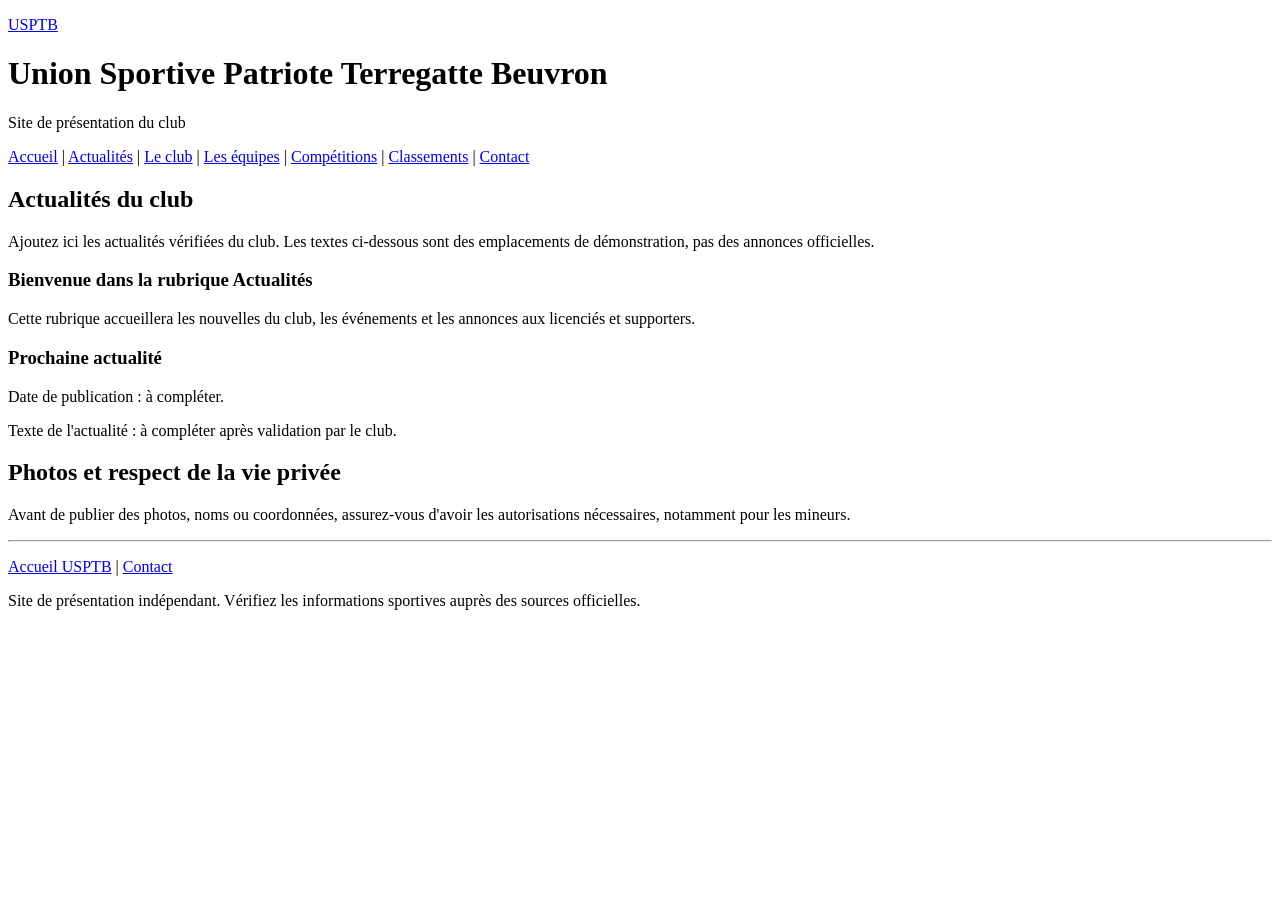
==== actualites.html @ 2f8c3ec4 "Add files via upload" ====
<!DOCTYPE html>
<html lang="fr">
<head>
  <meta charset="UTF-8">
  <meta name="viewport" content="width=device-width, initial-scale=1">
  <title>Actualités | USPTB</title>
  <meta name="description" content="Actualités et annonces de l'USPTB.">
</head>
<body>
  <header>
    <p><a href="index.html">USPTB</a></p>
    <h1>Union Sportive Patriote Terregatte Beuvron</h1>
    <p>Site de présentation du club</p>
  </header>
  <nav aria-label="Navigation principale">
    <a href="index.html">Accueil</a> |
    <a href="actualites.html">Actualités</a> |
    <a href="club.html">Le club</a> |
    <a href="equipes.html">Les équipes</a> |
    <a href="competitions.html">Compétitions</a> |
    <a href="classements.html">Classements</a> |
    <a href="contact.html">Contact</a>
  </nav>
  <main>

    <h2>Actualités du club</h2>
    <p>Ajoutez ici les actualités vérifiées du club. Les textes ci-dessous sont des emplacements de démonstration, pas des annonces officielles.</p>
    <article>
      <h3>Bienvenue dans la rubrique Actualités</h3>
      <p>Cette rubrique accueillera les nouvelles du club, les événements et les annonces aux licenciés et supporters.</p>
    </article>
    <article>
      <h3>Prochaine actualité</h3>
      <p>Date de publication : à compléter.</p>
      <p>Texte de l'actualité : à compléter après validation par le club.</p>
    </article>
    <section>
      <h2>Photos et respect de la vie privée</h2>
      <p>Avant de publier des photos, noms ou coordonnées, assurez-vous d'avoir les autorisations nécessaires, notamment pour les mineurs.</p>
    </section>
  </main>
  <footer>
    <hr>
    <p><a href="index.html">Accueil USPTB</a> | <a href="contact.html">Contact</a></p>
    <p>Site de présentation indépendant. Vérifiez les informations sportives auprès des sources officielles.</p>
  </footer>
</body>
</html>
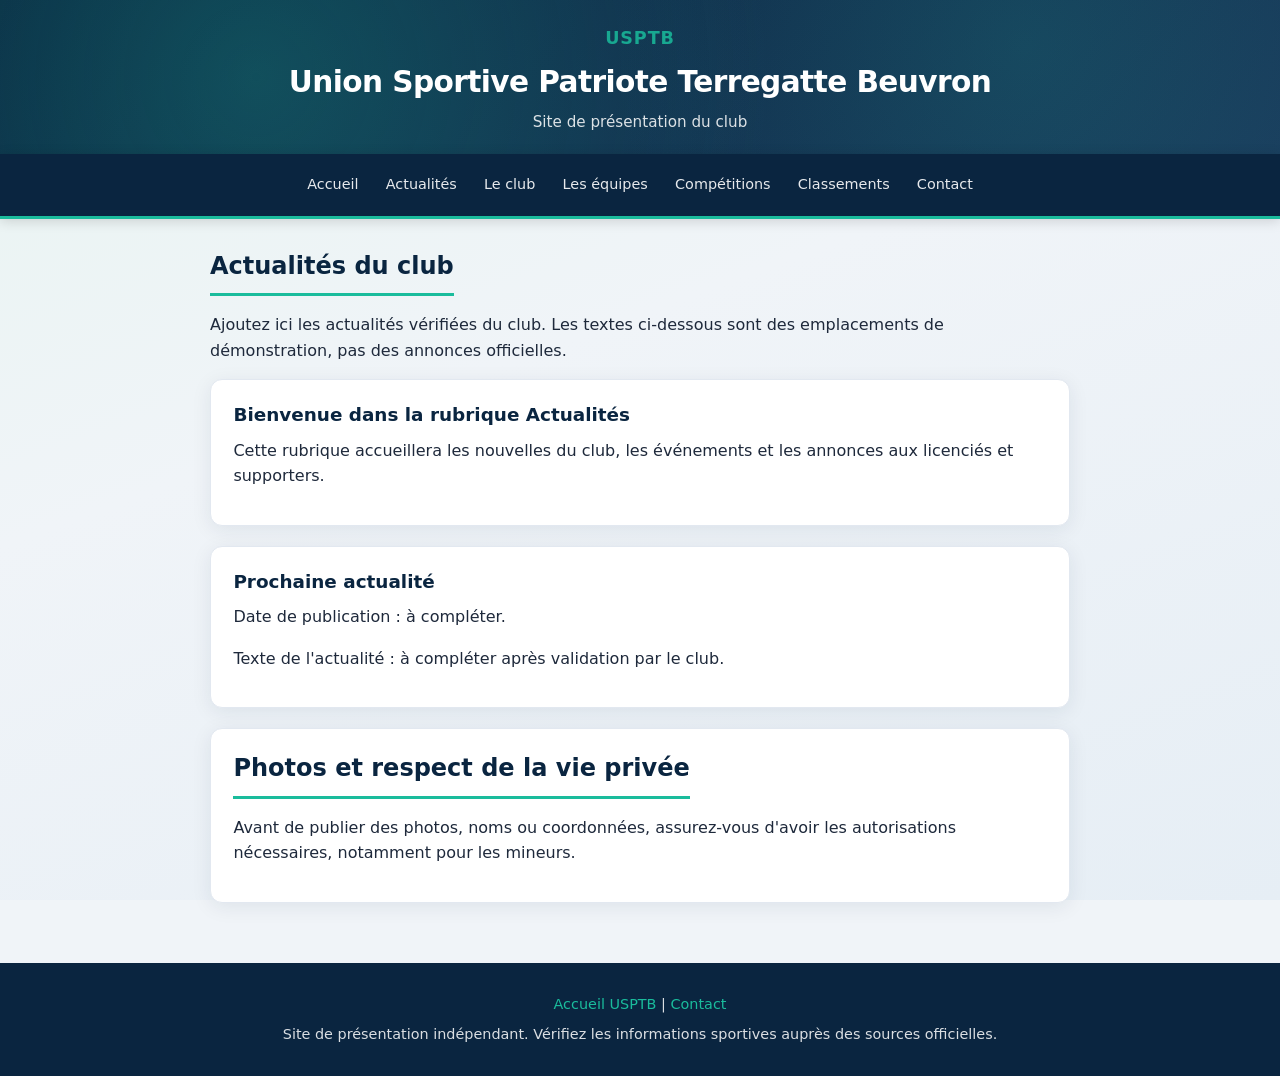
==== commit 894a0f60: "Add files via upload" ====
--- a/actualites.html
+++ b/actualites.html
@@ -5,6 +5,7 @@
   <meta name="viewport" content="width=device-width, initial-scale=1">
   <title>Actualités | USPTB</title>
   <meta name="description" content="Actualités et annonces de l'USPTB.">
+  <link rel="stylesheet" href="styles.css">
 </head>
 <body>
   <header>
@@ -13,16 +14,15 @@
     <p>Site de présentation du club</p>
   </header>
   <nav aria-label="Navigation principale">
-    <a href="index.html">Accueil</a> |
-    <a href="actualites.html">Actualités</a> |
-    <a href="club.html">Le club</a> |
-    <a href="equipes.html">Les équipes</a> |
-    <a href="competitions.html">Compétitions</a> |
-    <a href="classements.html">Classements</a> |
+    <a href="index.html">Accueil</a>
+    <a href="actualites.html">Actualités</a>
+    <a href="club.html">Le club</a>
+    <a href="equipes.html">Les équipes</a>
+    <a href="competitions.html">Compétitions</a>
+    <a href="classements.html">Classements</a>
     <a href="contact.html">Contact</a>
   </nav>
   <main>
-
     <h2>Actualités du club</h2>
     <p>Ajoutez ici les actualités vérifiées du club. Les textes ci-dessous sont des emplacements de démonstration, pas des annonces officielles.</p>
     <article>
@@ -40,7 +40,6 @@
     </section>
   </main>
   <footer>
-    <hr>
     <p><a href="index.html">Accueil USPTB</a> | <a href="contact.html">Contact</a></p>
     <p>Site de présentation indépendant. Vérifiez les informations sportives auprès des sources officielles.</p>
   </footer>
--- a/styles.css
+++ b/styles.css
@@ -0,0 +1,359 @@
+/* USPTB - Styles du site de présentation
+   Couleurs inspirées du logo : turquoise (#1abc9c / #16a085) et bleu marine (#0a2540) */
+
+:root {
+  --primary: #0a2540;       /* Bleu marine foncé */
+  --primary-light: #1a3a5c;
+  --accent: #1abc9c;        /* Turquoise du logo */
+  --accent-dark: #16a085;
+  --accent-soft: #e8f8f5;
+  --bg: #f0f4f8;
+  --bg-card: #ffffff;
+  --text: #1e293b;
+  --text-muted: #64748b;
+  --border: #e2e8f0;
+  --shadow: 0 4px 20px rgba(10, 37, 64, 0.08);
+  --radius: 12px;
+  --font: "Segoe UI", system-ui, -apple-system, BlinkMacSystemFont, "Helvetica Neue", Arial, sans-serif;
+}
+
+*,
+*::before,
+*::after {
+  box-sizing: border-box;
+}
+
+html {
+  scroll-behavior: smooth;
+}
+
+body {
+  margin: 0;
+  font-family: var(--font);
+  font-size: 1rem;
+  line-height: 1.6;
+  color: var(--text);
+  background-color: var(--bg);
+  /* Fond dégradé subtil + motif discret type pelouse */
+  background-image:
+    linear-gradient(160deg, #e8f4f1 0%, #f0f4f8 40%, #e6eef5 100%),
+    repeating-linear-gradient(
+      90deg,
+      transparent,
+      transparent 40px,
+      rgba(26, 188, 156, 0.03) 40px,
+      rgba(26, 188, 156, 0.03) 41px
+    );
+  background-attachment: fixed;
+  min-height: 100vh;
+  display: flex;
+  flex-direction: column;
+}
+
+/* ===== HEADER ===== */
+header {
+  background: linear-gradient(135deg, var(--primary) 0%, var(--primary-light) 100%);
+  color: #fff;
+  padding: 1.5rem 1.25rem 1.25rem;
+  text-align: center;
+  position: relative;
+  overflow: hidden;
+}
+
+header::before {
+  content: "";
+  position: absolute;
+  inset: 0;
+  background: radial-gradient(circle at 20% 50%, rgba(26, 188, 156, 0.25) 0%, transparent 50%),
+              radial-gradient(circle at 80% 30%, rgba(26, 188, 156, 0.15) 0%, transparent 40%);
+  pointer-events: none;
+}
+
+header a {
+  color: var(--accent);
+  text-decoration: none;
+  font-weight: 700;
+  font-size: 1.1rem;
+  letter-spacing: 0.05em;
+  position: relative;
+  z-index: 1;
+}
+
+header a:hover {
+  color: #fff;
+}
+
+header h1 {
+  margin: 0.4rem 0 0.25rem;
+  font-size: clamp(1.35rem, 4vw, 1.85rem);
+  font-weight: 700;
+  letter-spacing: -0.02em;
+  position: relative;
+  z-index: 1;
+}
+
+header p {
+  margin: 0;
+  font-size: 0.95rem;
+  opacity: 0.85;
+  position: relative;
+  z-index: 1;
+}
+
+/* ===== NAVIGATION ===== */
+nav {
+  background: var(--primary);
+  padding: 0.6rem 1rem;
+  text-align: center;
+  border-bottom: 3px solid var(--accent);
+  position: sticky;
+  top: 0;
+  z-index: 100;
+  box-shadow: 0 2px 12px rgba(0, 0, 0, 0.15);
+}
+
+nav a {
+  display: inline-block;
+  color: rgba(255, 255, 255, 0.9);
+  text-decoration: none;
+  padding: 0.45rem 0.75rem;
+  margin: 0.15rem 0.1rem;
+  font-size: 0.9rem;
+  font-weight: 500;
+  border-radius: 6px;
+  transition: background 0.2s, color 0.2s;
+}
+
+nav a:hover,
+nav a:focus {
+  background: var(--accent);
+  color: var(--primary);
+  outline: none;
+}
+
+/* Séparateurs | dans la nav d'origine → on les masque via CSS si présents */
+nav {
+  font-size: 0; /* cache les | texte */
+}
+nav a {
+  font-size: 0.9rem;
+}
+
+/* ===== MAIN ===== */
+main {
+  flex: 1;
+  max-width: 900px;
+  width: 100%;
+  margin: 0 auto;
+  padding: 1.75rem 1.25rem 2.5rem;
+}
+
+main h2 {
+  color: var(--primary);
+  font-size: 1.5rem;
+  margin: 0 0 1rem;
+  padding-bottom: 0.5rem;
+  border-bottom: 3px solid var(--accent);
+  display: inline-block;
+}
+
+main h3 {
+  color: var(--primary);
+  font-size: 1.15rem;
+  margin: 1.25rem 0 0.5rem;
+}
+
+main p {
+  margin: 0 0 1rem;
+}
+
+main a {
+  color: var(--accent-dark);
+  font-weight: 500;
+  text-decoration: none;
+  border-bottom: 1px solid transparent;
+  transition: border-color 0.2s, color 0.2s;
+}
+
+main a:hover {
+  color: var(--primary);
+  border-bottom-color: var(--accent);
+}
+
+/* Cartes / articles */
+article,
+section {
+  background: var(--bg-card);
+  border-radius: var(--radius);
+  padding: 1.25rem 1.4rem;
+  margin-bottom: 1.25rem;
+  box-shadow: var(--shadow);
+  border: 1px solid var(--border);
+}
+
+article h3 {
+  margin-top: 0;
+}
+
+/* Listes */
+ul {
+  padding-left: 1.3rem;
+  margin: 0.5rem 0 1rem;
+}
+
+ul li {
+  margin-bottom: 0.35rem;
+}
+
+/* Tableaux */
+table {
+  width: 100%;
+  border-collapse: collapse;
+  margin: 0.75rem 0 1rem;
+  font-size: 0.95rem;
+  background: #fff;
+  border-radius: 8px;
+  overflow: hidden;
+  box-shadow: 0 1px 4px rgba(0, 0, 0, 0.06);
+}
+
+caption {
+  font-weight: 600;
+  color: var(--primary);
+  text-align: left;
+  padding: 0.5rem 0;
+  caption-side: top;
+}
+
+th,
+td {
+  padding: 0.65rem 0.75rem;
+  text-align: left;
+  border-bottom: 1px solid var(--border);
+}
+
+th {
+  background: var(--primary);
+  color: #fff;
+  font-weight: 600;
+  font-size: 0.85rem;
+  text-transform: uppercase;
+  letter-spacing: 0.03em;
+}
+
+tr:last-child td {
+  border-bottom: none;
+}
+
+tr:nth-child(even) td {
+  background: var(--accent-soft);
+}
+
+/* Formulaire contact */
+form {
+  background: var(--bg-card);
+  padding: 1.25rem;
+  border-radius: var(--radius);
+  border: 1px solid var(--border);
+}
+
+form label {
+  font-weight: 600;
+  color: var(--primary);
+  font-size: 0.9rem;
+}
+
+form input,
+form textarea {
+  width: 100%;
+  max-width: 100%;
+  padding: 0.6rem 0.75rem;
+  margin-top: 0.25rem;
+  border: 1px solid var(--border);
+  border-radius: 8px;
+  font-family: inherit;
+  font-size: 1rem;
+  transition: border-color 0.2s, box-shadow 0.2s;
+}
+
+form input:focus,
+form textarea:focus {
+  outline: none;
+  border-color: var(--accent);
+  box-shadow: 0 0 0 3px rgba(26, 188, 156, 0.2);
+}
+
+form button {
+  background: var(--accent);
+  color: var(--primary);
+  border: none;
+  padding: 0.7rem 1.5rem;
+  font-size: 1rem;
+  font-weight: 700;
+  border-radius: 8px;
+  cursor: pointer;
+  transition: background 0.2s, transform 0.15s;
+}
+
+form button:hover {
+  background: var(--accent-dark);
+  color: #fff;
+  transform: translateY(-1px);
+}
+
+/* ===== FOOTER ===== */
+footer {
+  background: var(--primary);
+  color: rgba(255, 255, 255, 0.85);
+  text-align: center;
+  padding: 1.5rem 1.25rem;
+  font-size: 0.9rem;
+  margin-top: auto;
+}
+
+footer hr {
+  display: none;
+}
+
+footer a {
+  color: var(--accent);
+  text-decoration: none;
+  font-weight: 500;
+}
+
+footer a:hover {
+  color: #fff;
+}
+
+footer p {
+  margin: 0.4rem 0;
+}
+
+/* ===== RESPONSIVE ===== */
+@media (max-width: 600px) {
+  nav a {
+    display: block;
+    margin: 0.2rem 0;
+  }
+
+  main {
+    padding: 1.25rem 1rem 2rem;
+  }
+
+  article,
+  section {
+    padding: 1rem;
+  }
+
+  th,
+  td {
+    padding: 0.5rem;
+    font-size: 0.85rem;
+  }
+}
+
+/* Accessibilité focus */
+:focus-visible {
+  outline: 3px solid var(--accent);
+  outline-offset: 2px;
+}
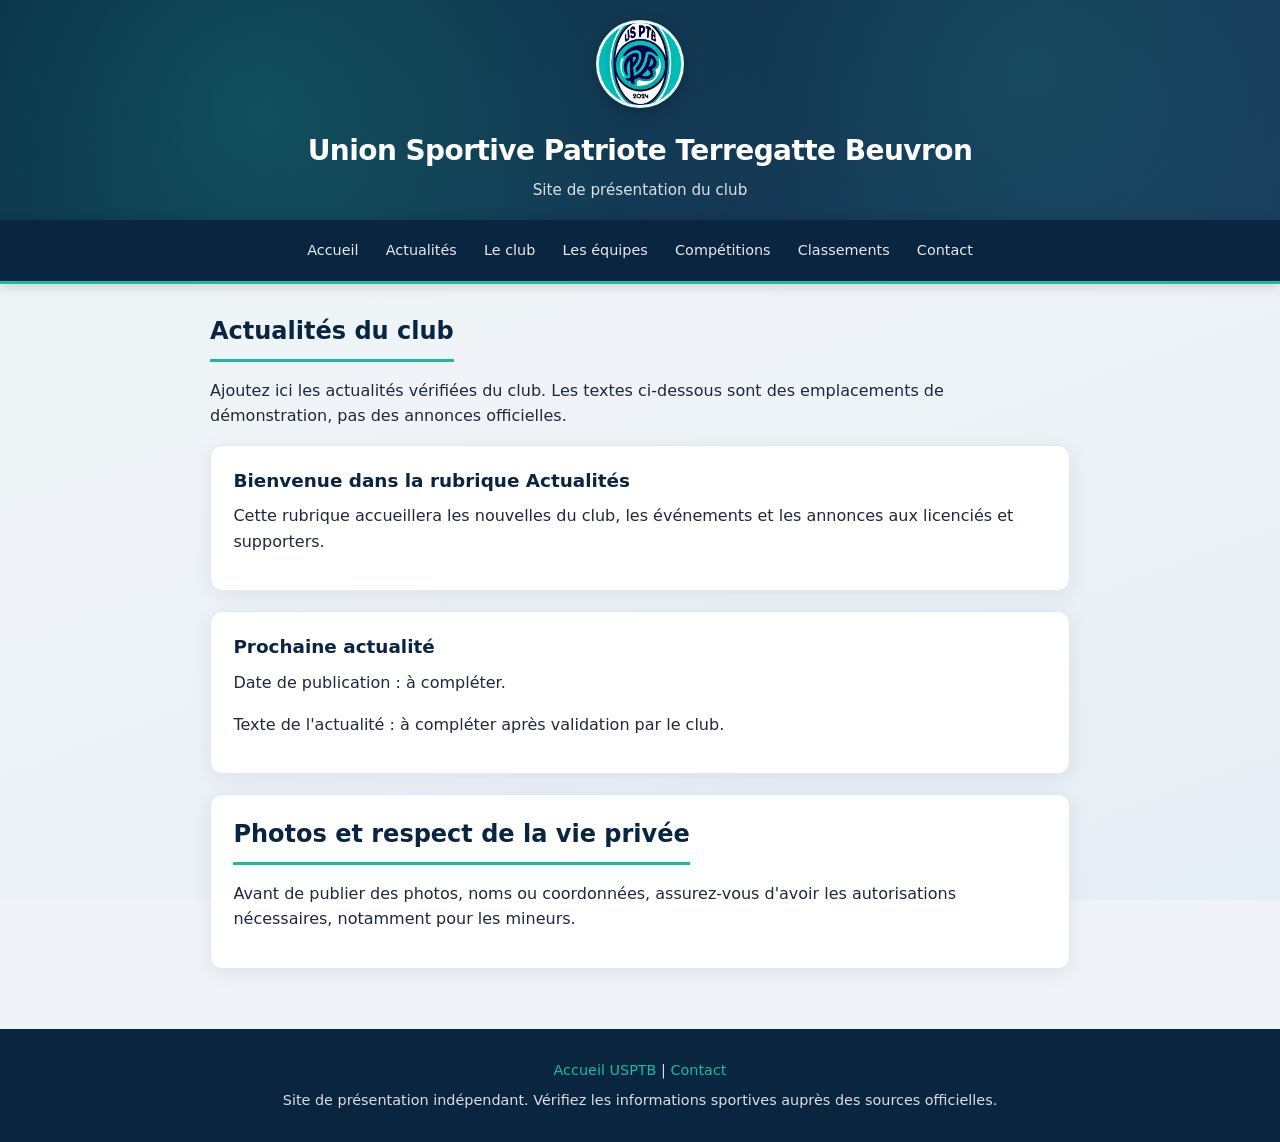
==== commit 2b634988: "Add files via upload" ====
--- a/actualites.html
+++ b/actualites.html
@@ -9,9 +9,11 @@
 </head>
 <body>
   <header>
-    <p><a href="index.html">USPTB</a></p>
+    <a href="index.html" class="logo-link" title="Accueil USPTB">
+      <img src="logo.jpg" alt="Logo USPTB" class="logo" width="88" height="88">
+    </a>
     <h1>Union Sportive Patriote Terregatte Beuvron</h1>
-    <p>Site de présentation du club</p>
+    <p class="tagline">Site de présentation du club</p>
   </header>
   <nav aria-label="Navigation principale">
     <a href="index.html">Accueil</a>
--- a/styles.css
+++ b/styles.css
@@ -34,7 +34,6 @@
   line-height: 1.6;
   color: var(--text);
   background-color: var(--bg);
-  /* Fond dégradé subtil + motif discret type pelouse */
   background-image:
     linear-gradient(160deg, #e8f4f1 0%, #f0f4f8 40%, #e6eef5 100%),
     repeating-linear-gradient(
@@ -54,7 +53,7 @@
 header {
   background: linear-gradient(135deg, var(--primary) 0%, var(--primary-light) 100%);
   color: #fff;
-  padding: 1.5rem 1.25rem 1.25rem;
+  padding: 1.25rem 1.25rem 1.1rem;
   text-align: center;
   position: relative;
   overflow: hidden;
@@ -69,30 +68,42 @@
   pointer-events: none;
 }
 
-header a {
-  color: var(--accent);
-  text-decoration: none;
-  font-weight: 700;
-  font-size: 1.1rem;
-  letter-spacing: 0.05em;
+.logo-link {
+  display: inline-block;
   position: relative;
   z-index: 1;
-}
-
-header a:hover {
-  color: #fff;
+  text-decoration: none;
+  margin-bottom: 0.35rem;
+}
+
+.logo {
+  width: 88px;
+  height: 88px;
+  border-radius: 50%;
+  object-fit: cover;
+  background: #1abc9c;
+  border: 3px solid rgba(255, 255, 255, 0.9);
+  box-shadow: 0 4px 16px rgba(0, 0, 0, 0.25);
+  display: block;
+  margin: 0 auto;
+  transition: transform 0.2s ease, box-shadow 0.2s ease;
+}
+
+.logo-link:hover .logo {
+  transform: scale(1.05);
+  box-shadow: 0 6px 20px rgba(26, 188, 156, 0.4);
 }
 
 header h1 {
-  margin: 0.4rem 0 0.25rem;
-  font-size: clamp(1.35rem, 4vw, 1.85rem);
+  margin: 0.5rem 0 0.25rem;
+  font-size: clamp(1.25rem, 4vw, 1.75rem);
   font-weight: 700;
   letter-spacing: -0.02em;
   position: relative;
   z-index: 1;
 }
 
-header p {
+header .tagline {
   margin: 0;
   font-size: 0.95rem;
   opacity: 0.85;
@@ -110,6 +121,7 @@
   top: 0;
   z-index: 100;
   box-shadow: 0 2px 12px rgba(0, 0, 0, 0.15);
+  font-size: 0;
 }
 
 nav a {
@@ -129,14 +141,6 @@
   background: var(--accent);
   color: var(--primary);
   outline: none;
-}
-
-/* Séparateurs | dans la nav d'origine → on les masque via CSS si présents */
-nav {
-  font-size: 0; /* cache les | texte */
-}
-nav a {
-  font-size: 0.9rem;
 }
 
 /* ===== MAIN ===== */
@@ -331,6 +335,11 @@
 
 /* ===== RESPONSIVE ===== */
 @media (max-width: 600px) {
+  .logo {
+    width: 72px;
+    height: 72px;
+  }
+
   nav a {
     display: block;
     margin: 0.2rem 0;
@@ -357,3 +366,8 @@
   outline: 3px solid var(--accent);
   outline-offset: 2px;
 }
+
+img {
+  max-width: 100%;
+  height: auto;
+}
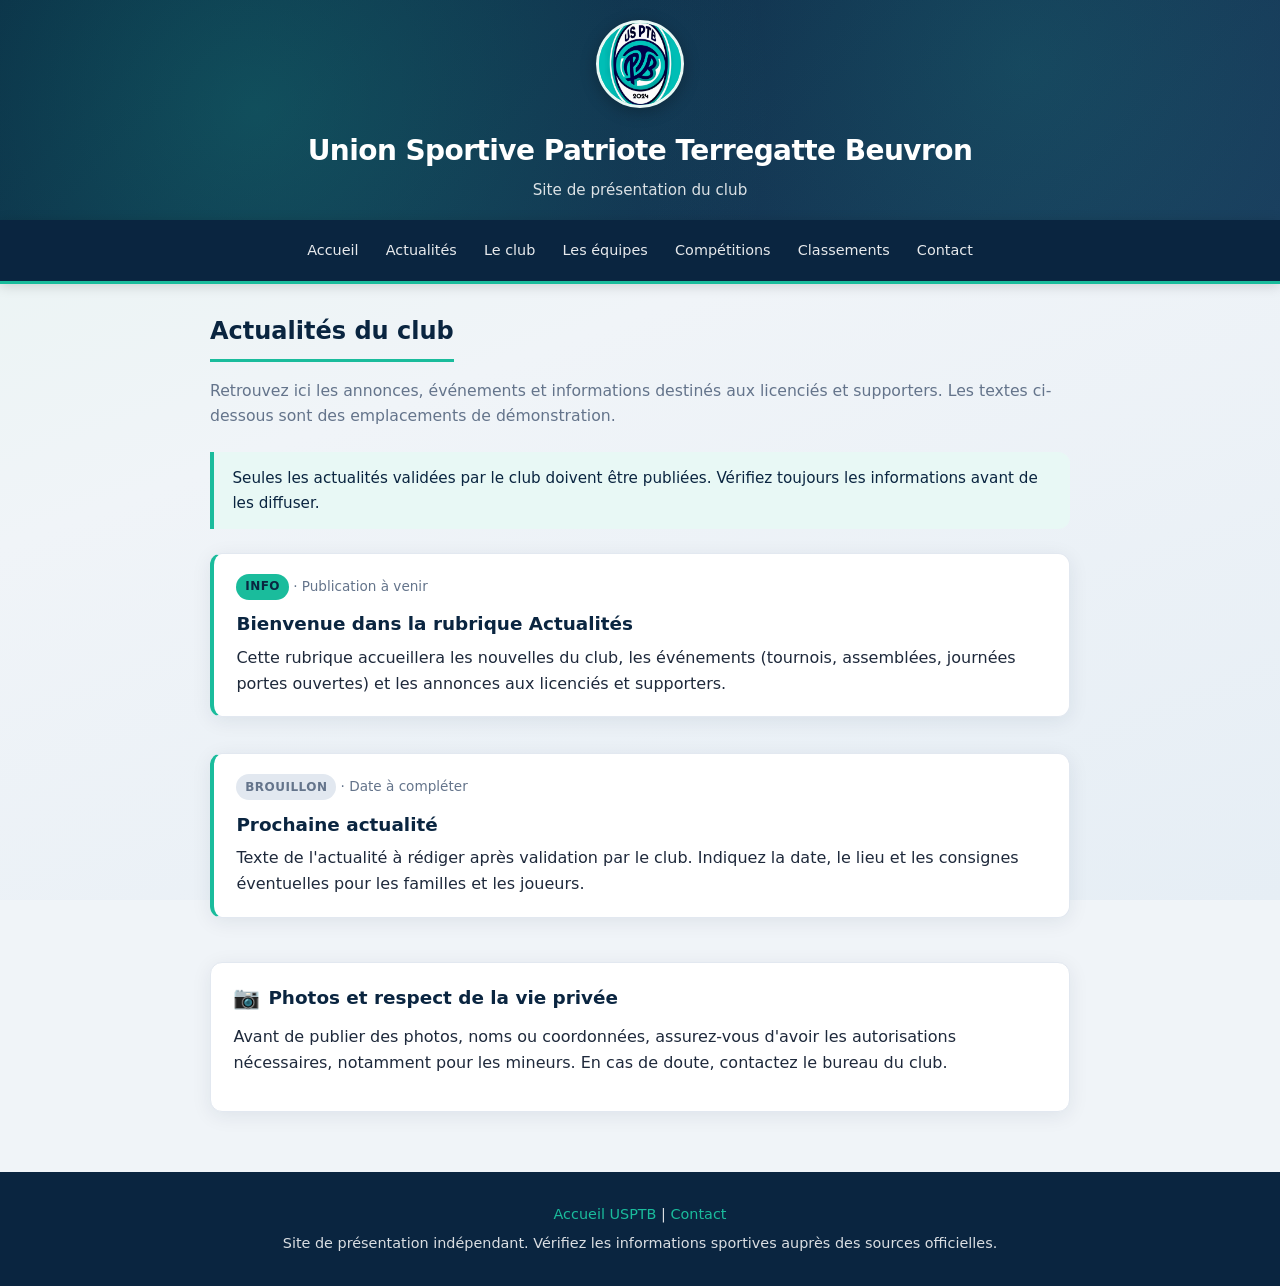
==== commit 0b74724f: "Add files via upload" ====
--- a/actualites.html
+++ b/actualites.html
@@ -26,19 +26,32 @@
   </nav>
   <main>
     <h2>Actualités du club</h2>
-    <p>Ajoutez ici les actualités vérifiées du club. Les textes ci-dessous sont des emplacements de démonstration, pas des annonces officielles.</p>
-    <article>
-      <h3>Bienvenue dans la rubrique Actualités</h3>
-      <p>Cette rubrique accueillera les nouvelles du club, les événements et les annonces aux licenciés et supporters.</p>
-    </article>
-    <article>
-      <h3>Prochaine actualité</h3>
-      <p>Date de publication : à compléter.</p>
-      <p>Texte de l'actualité : à compléter après validation par le club.</p>
-    </article>
+    <p class="page-intro">Retrouvez ici les annonces, événements et informations destinés aux licenciés et supporters. Les textes ci-dessous sont des emplacements de démonstration.</p>
+
+    <div class="notice">
+      Seules les actualités validées par le club doivent être publiées. Vérifiez toujours les informations avant de les diffuser.
+    </div>
+
+    <div class="news-list">
+      <article class="news-card">
+        <p class="meta"><span class="badge">Info</span> · Publication à venir</p>
+        <h3>Bienvenue dans la rubrique Actualités</h3>
+        <p>Cette rubrique accueillera les nouvelles du club, les événements (tournois, assemblées, journées portes ouvertes) et les annonces aux licenciés et supporters.</p>
+      </article>
+
+      <article class="news-card">
+        <p class="meta"><span class="badge badge-muted">Brouillon</span> · Date à compléter</p>
+        <h3>Prochaine actualité</h3>
+        <p>Texte de l'actualité à rédiger après validation par le club. Indiquez la date, le lieu et les consignes éventuelles pour les familles et les joueurs.</p>
+      </article>
+    </div>
+
     <section>
-      <h2>Photos et respect de la vie privée</h2>
-      <p>Avant de publier des photos, noms ou coordonnées, assurez-vous d'avoir les autorisations nécessaires, notamment pour les mineurs.</p>
+      <div class="section-head">
+        <span class="card-icon" aria-hidden="true">📷</span>
+        <h3>Photos et respect de la vie privée</h3>
+      </div>
+      <p>Avant de publier des photos, noms ou coordonnées, assurez-vous d'avoir les autorisations nécessaires, notamment pour les mineurs. En cas de doute, contactez le bureau du club.</p>
     </section>
   </main>
   <footer>
--- a/styles.css
+++ b/styles.css
@@ -371,3 +371,279 @@
   max-width: 100%;
   height: auto;
 }
+
+/* ===== COMPOSANTS DE PRÉSENTATION ===== */
+
+.page-intro {
+  color: var(--text-muted);
+  font-size: 0.98rem;
+  margin-bottom: 1.5rem;
+}
+
+.notice {
+  background: var(--accent-soft);
+  border-left: 4px solid var(--accent);
+  border-radius: 0 var(--radius) var(--radius) 0;
+  padding: 0.9rem 1.15rem;
+  margin-bottom: 1.5rem;
+  font-size: 0.95rem;
+  color: var(--primary);
+}
+
+.notice a {
+  color: var(--accent-dark);
+  font-weight: 600;
+}
+
+.badge {
+  display: inline-block;
+  background: var(--accent);
+  color: var(--primary);
+  font-size: 0.75rem;
+  font-weight: 700;
+  padding: 0.2rem 0.55rem;
+  border-radius: 999px;
+  text-transform: uppercase;
+  letter-spacing: 0.04em;
+  vertical-align: middle;
+}
+
+.badge-muted {
+  background: var(--border);
+  color: var(--text-muted);
+}
+
+.meta {
+  font-size: 0.85rem;
+  color: var(--text-muted);
+  margin: 0 0 0.6rem;
+}
+
+/* Cartes actualités */
+.news-list {
+  display: flex;
+  flex-direction: column;
+  gap: 1rem;
+  margin-bottom: 1.5rem;
+}
+
+.news-card {
+  background: var(--bg-card);
+  border-radius: var(--radius);
+  padding: 1.25rem 1.4rem;
+  box-shadow: var(--shadow);
+  border: 1px solid var(--border);
+  border-left: 4px solid var(--accent);
+}
+
+.news-card h3 {
+  margin: 0 0 0.4rem;
+  font-size: 1.15rem;
+}
+
+.news-card p:last-child {
+  margin-bottom: 0;
+}
+
+/* Grille valeurs / équipes */
+.card-grid {
+  display: grid;
+  grid-template-columns: repeat(auto-fit, minmax(220px, 1fr));
+  gap: 1rem;
+  margin-bottom: 1.5rem;
+}
+
+.card {
+  background: var(--bg-card);
+  border-radius: var(--radius);
+  padding: 1.2rem 1.3rem;
+  box-shadow: var(--shadow);
+  border: 1px solid var(--border);
+  transition: transform 0.15s, box-shadow 0.15s;
+}
+
+.card:hover {
+  transform: translateY(-2px);
+  box-shadow: 0 8px 24px rgba(10, 37, 64, 0.12);
+}
+
+.card h3 {
+  margin: 0 0 0.6rem;
+  font-size: 1.05rem;
+  display: flex;
+  align-items: center;
+  gap: 0.45rem;
+}
+
+.card ul {
+  margin: 0;
+  padding-left: 1.15rem;
+}
+
+.card p:last-child {
+  margin-bottom: 0;
+}
+
+.card-icon {
+  font-size: 1.35rem;
+  line-height: 1;
+}
+
+/* Info club */
+.info-list {
+  list-style: none;
+  padding: 0;
+  margin: 0 0 1rem;
+}
+
+.info-list li {
+  padding: 0.45rem 0;
+  border-bottom: 1px solid var(--border);
+  display: flex;
+  flex-wrap: wrap;
+  gap: 0.35rem 0.75rem;
+}
+
+.info-list li:last-child {
+  border-bottom: none;
+}
+
+.info-label {
+  font-weight: 600;
+  color: var(--primary);
+  min-width: 140px;
+}
+
+/* Valeurs en puces stylées */
+.values-list {
+  list-style: none;
+  padding: 0;
+  margin: 0;
+  display: grid;
+  gap: 0.75rem;
+}
+
+.values-list li {
+  background: var(--accent-soft);
+  border-radius: 8px;
+  padding: 0.75rem 1rem;
+  display: flex;
+  align-items: flex-start;
+  gap: 0.65rem;
+  margin: 0;
+}
+
+.values-list li::before {
+  content: "✓";
+  color: var(--accent-dark);
+  font-weight: 700;
+  flex-shrink: 0;
+}
+
+/* Boutons liens */
+.btn {
+  display: inline-block;
+  background: var(--accent);
+  color: var(--primary) !important;
+  font-weight: 700;
+  padding: 0.55rem 1.1rem;
+  border-radius: 8px;
+  text-decoration: none !important;
+  border-bottom: none !important;
+  transition: background 0.2s, transform 0.15s;
+  margin: 0.25rem 0.35rem 0.25rem 0;
+}
+
+.btn:hover {
+  background: var(--accent-dark);
+  color: #fff !important;
+  transform: translateY(-1px);
+}
+
+.btn-outline {
+  background: transparent;
+  color: var(--primary) !important;
+  border: 2px solid var(--accent);
+}
+
+.btn-outline:hover {
+  background: var(--accent);
+  color: var(--primary) !important;
+}
+
+.links-row {
+  margin: 1rem 0 1.5rem;
+}
+
+/* Placeholder empty state */
+.empty-state {
+  text-align: center;
+  padding: 1.5rem 1rem;
+  color: var(--text-muted);
+  font-style: italic;
+}
+
+/* Table wrapper scroll mobile */
+.table-wrap {
+  overflow-x: auto;
+  margin: 0.75rem 0 1rem;
+  border-radius: 8px;
+}
+
+.table-wrap table {
+  margin: 0;
+  min-width: 480px;
+}
+
+/* Section title with icon */
+.section-head {
+  display: flex;
+  align-items: center;
+  gap: 0.5rem;
+  margin-bottom: 0.75rem;
+}
+
+.section-head h2,
+.section-head h3 {
+  margin: 0;
+  border: none;
+  padding: 0;
+}
+
+/* Highlight box for key facts */
+.highlight {
+  background: linear-gradient(135deg, var(--primary) 0%, var(--primary-light) 100%);
+  color: #fff;
+  border-radius: var(--radius);
+  padding: 1.25rem 1.4rem;
+  margin-bottom: 1.5rem;
+  box-shadow: var(--shadow);
+}
+
+.highlight a {
+  color: var(--accent);
+  border-bottom-color: transparent;
+}
+
+.highlight a:hover {
+  color: #fff;
+  border-bottom-color: var(--accent);
+}
+
+.highlight p {
+  margin: 0 0 0.5rem;
+}
+
+.highlight p:last-child {
+  margin-bottom: 0;
+}
+
+@media (max-width: 600px) {
+  .card-grid {
+    grid-template-columns: 1fr;
+  }
+
+  .info-label {
+    min-width: 100%;
+  }
+}
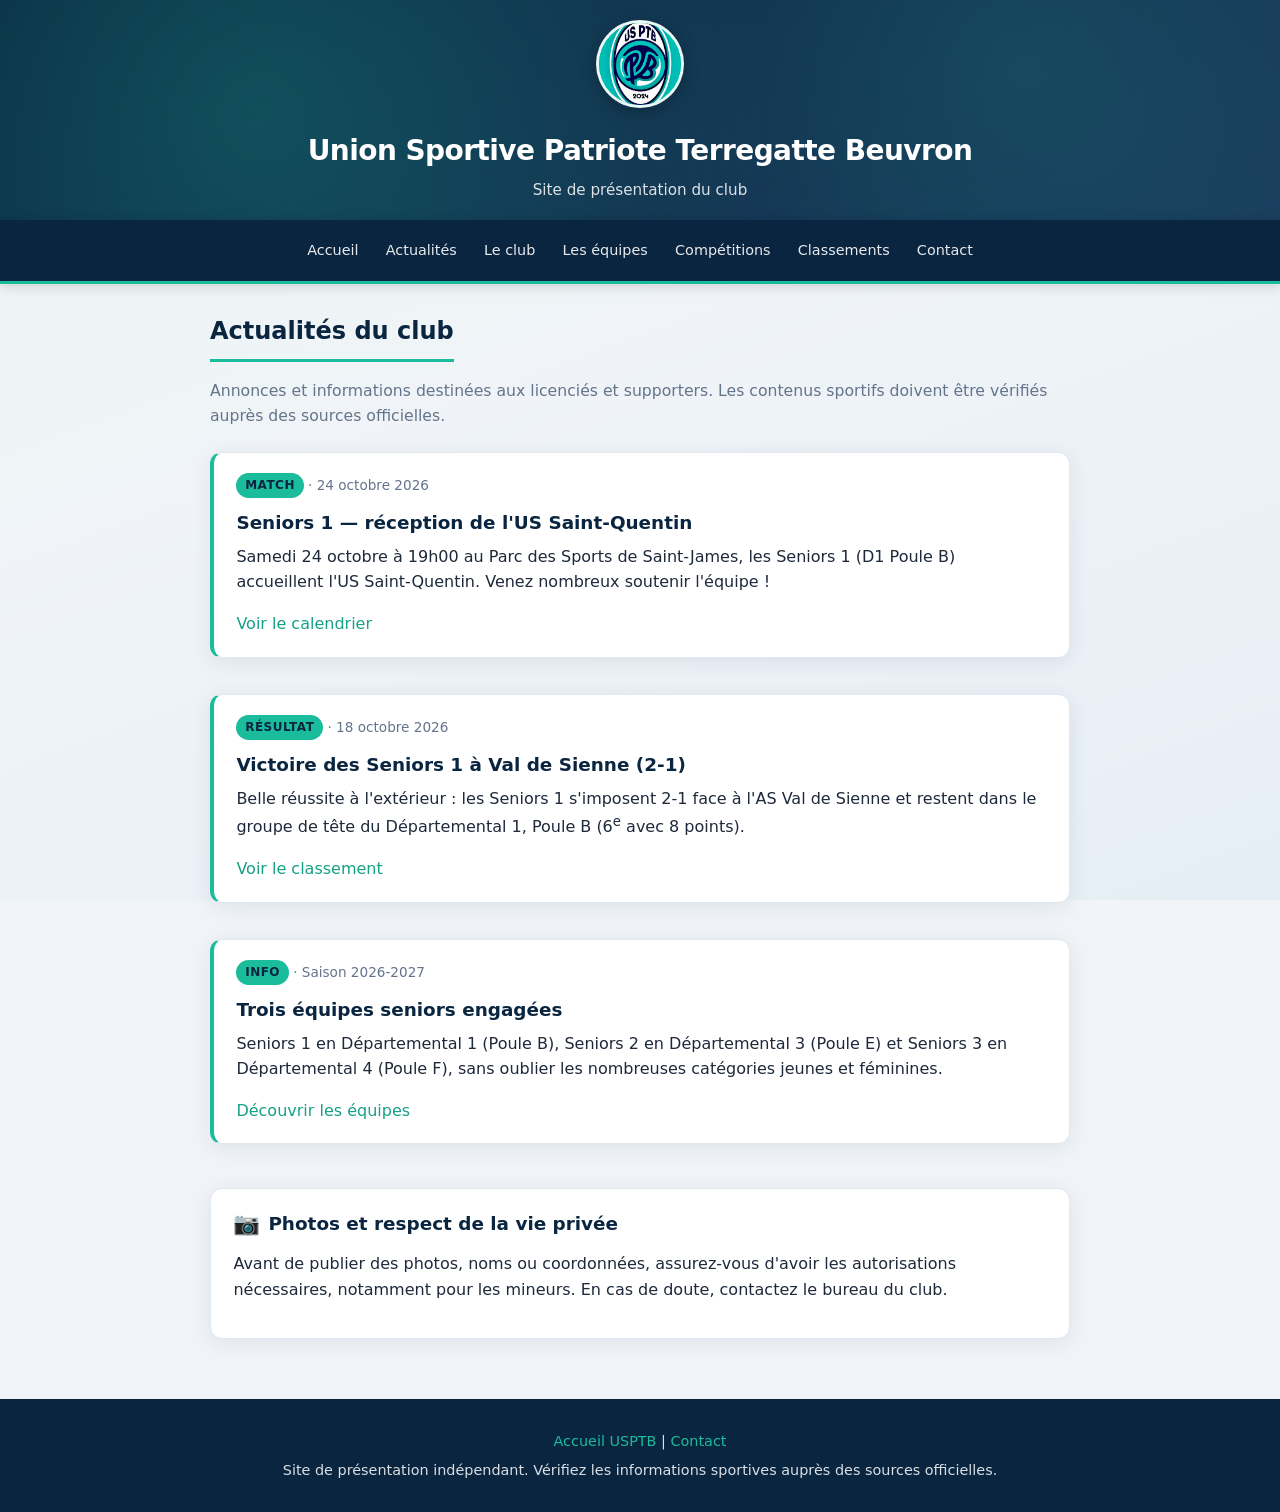
==== commit 39a95fd2: "Add files via upload" ====
--- a/actualites.html
+++ b/actualites.html
@@ -26,23 +26,28 @@
   </nav>
   <main>
     <h2>Actualités du club</h2>
-    <p class="page-intro">Retrouvez ici les annonces, événements et informations destinés aux licenciés et supporters. Les textes ci-dessous sont des emplacements de démonstration.</p>
-
-    <div class="notice">
-      Seules les actualités validées par le club doivent être publiées. Vérifiez toujours les informations avant de les diffuser.
-    </div>
+    <p class="page-intro">Annonces et informations destinées aux licenciés et supporters. Les contenus sportifs doivent être vérifiés auprès des sources officielles.</p>
 
     <div class="news-list">
       <article class="news-card">
-        <p class="meta"><span class="badge">Info</span> · Publication à venir</p>
-        <h3>Bienvenue dans la rubrique Actualités</h3>
-        <p>Cette rubrique accueillera les nouvelles du club, les événements (tournois, assemblées, journées portes ouvertes) et les annonces aux licenciés et supporters.</p>
+        <p class="meta"><span class="badge">Match</span> · 24 octobre 2026</p>
+        <h3>Seniors 1 — réception de l'US Saint-Quentin</h3>
+        <p>Samedi 24 octobre à 19h00 au Parc des Sports de Saint-James, les Seniors 1 (D1 Poule B) accueillent l'US Saint-Quentin. Venez nombreux soutenir l'équipe&nbsp;!</p>
+        <p><a href="competitions.html">Voir le calendrier</a></p>
       </article>
 
       <article class="news-card">
-        <p class="meta"><span class="badge badge-muted">Brouillon</span> · Date à compléter</p>
-        <h3>Prochaine actualité</h3>
-        <p>Texte de l'actualité à rédiger après validation par le club. Indiquez la date, le lieu et les consignes éventuelles pour les familles et les joueurs.</p>
+        <p class="meta"><span class="badge">Résultat</span> · 18 octobre 2026</p>
+        <h3>Victoire des Seniors 1 à Val de Sienne (2-1)</h3>
+        <p>Belle réussite à l'extérieur&nbsp;: les Seniors 1 s'imposent 2-1 face à l'AS Val de Sienne et restent dans le groupe de tête du Départemental 1, Poule B (6<sup>e</sup> avec 8 points).</p>
+        <p><a href="classements.html">Voir le classement</a></p>
+      </article>
+
+      <article class="news-card">
+        <p class="meta"><span class="badge">Info</span> · Saison 2026-2027</p>
+        <h3>Trois équipes seniors engagées</h3>
+        <p>Seniors 1 en Départemental 1 (Poule B), Seniors 2 en Départemental 3 (Poule E) et Seniors 3 en Départemental 4 (Poule F), sans oublier les nombreuses catégories jeunes et féminines.</p>
+        <p><a href="equipes.html">Découvrir les équipes</a></p>
       </article>
     </div>
 
--- a/styles.css
+++ b/styles.css
@@ -647,3 +647,16 @@
     min-width: 100%;
   }
 }
+
+/* Ligne du club mise en avant dans les classements */
+tr.club-row td {
+  background: var(--accent-soft) !important;
+  font-weight: 600;
+  color: var(--primary);
+}
+
+.update-note {
+  font-size: 0.85rem;
+  color: var(--text-muted);
+  margin-top: 0.5rem;
+}
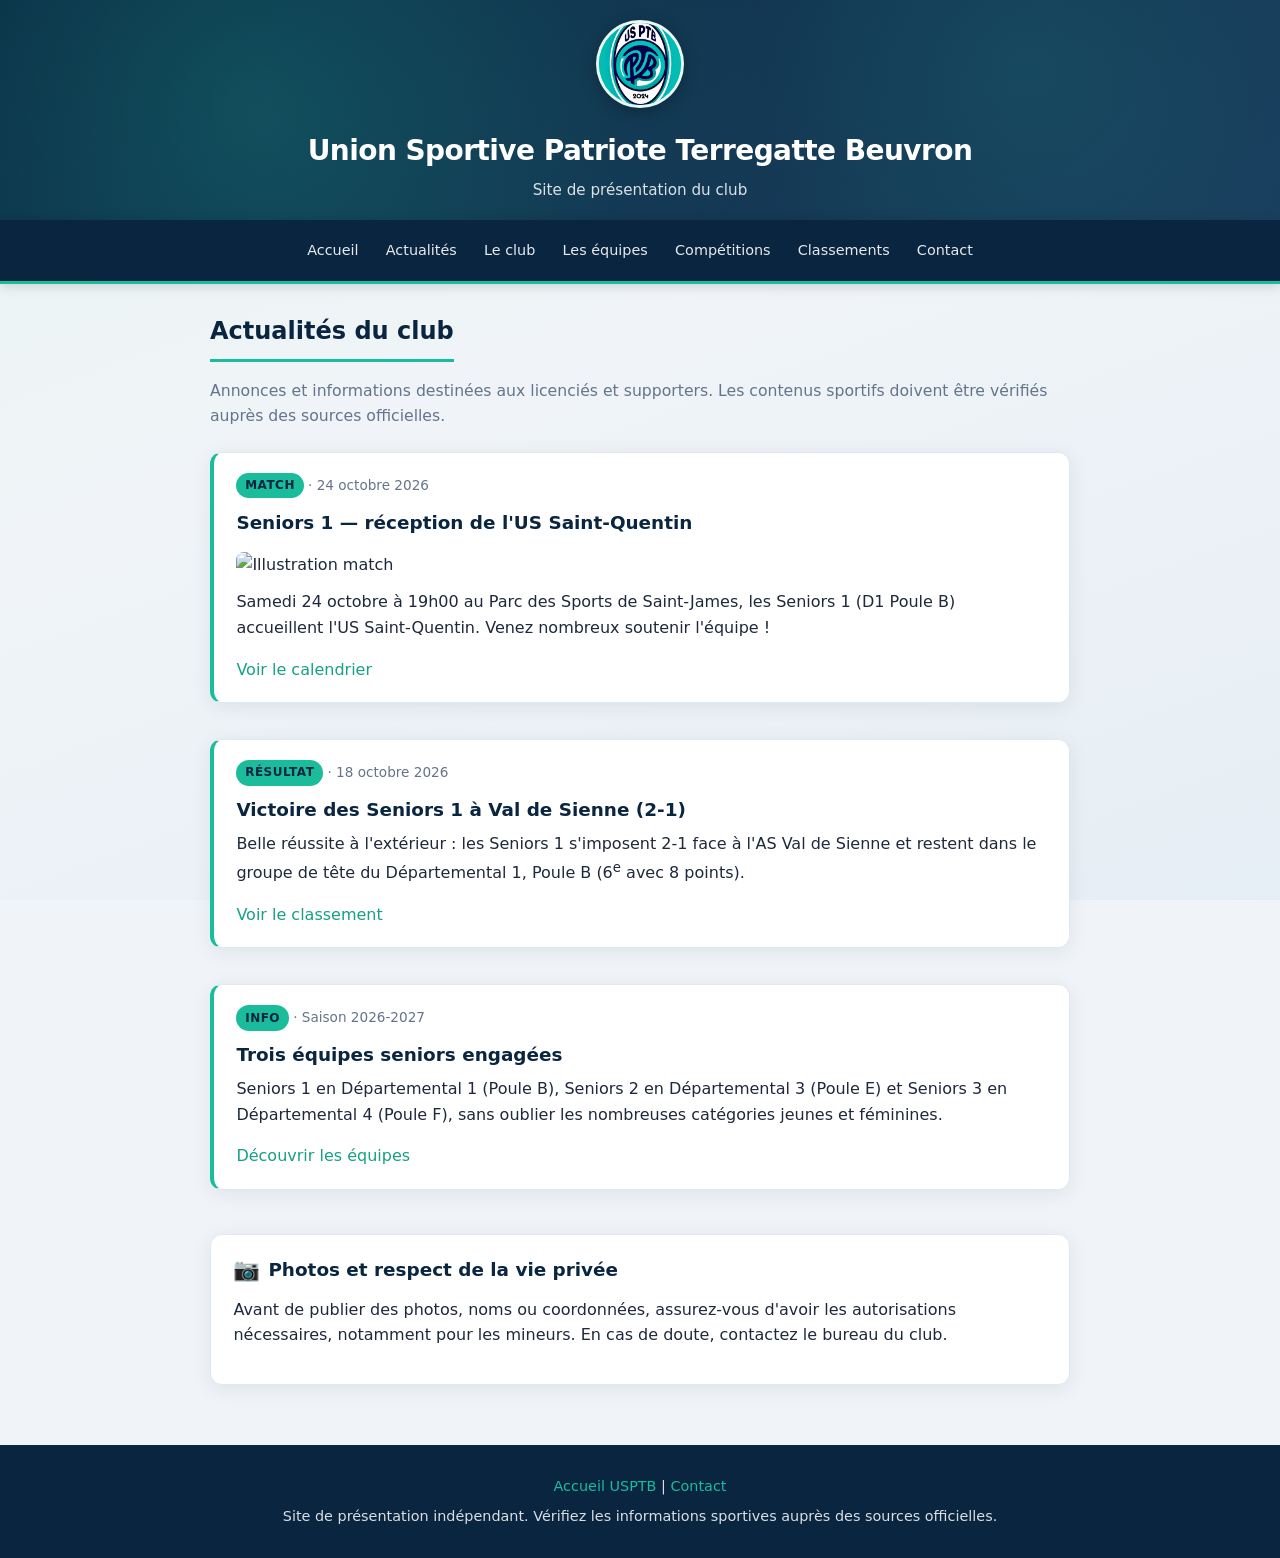
==== commit 8ad6e161: "Add files via upload" ====
--- a/actualites.html
+++ b/actualites.html
@@ -32,6 +32,7 @@
       <article class="news-card">
         <p class="meta"><span class="badge">Match</span> · 24 octobre 2026</p>
         <h3>Seniors 1 — réception de l'US Saint-Quentin</h3>
+        <img src="img/match-football.jpg" alt="Illustration match" width="1200" height="701" style="width:100%;max-height:200px;object-fit:cover;border-radius:8px;margin:0.5rem 0 0.75rem">
         <p>Samedi 24 octobre à 19h00 au Parc des Sports de Saint-James, les Seniors 1 (D1 Poule B) accueillent l'US Saint-Quentin. Venez nombreux soutenir l'équipe&nbsp;!</p>
         <p><a href="competitions.html">Voir le calendrier</a></p>
       </article>
--- a/styles.css
+++ b/styles.css
@@ -660,3 +660,75 @@
   color: var(--text-muted);
   margin-top: 0.5rem;
 }
+
+/* ===== GALERIE PHOTOS ===== */
+.gallery {
+  display: grid;
+  grid-template-columns: repeat(auto-fit, minmax(240px, 1fr));
+  gap: 1rem;
+  margin: 1rem 0 1.5rem;
+}
+
+.gallery figure {
+  margin: 0;
+  background: var(--bg-card);
+  border-radius: var(--radius);
+  overflow: hidden;
+  box-shadow: var(--shadow);
+  border: 1px solid var(--border);
+}
+
+.gallery img {
+  width: 100%;
+  height: 180px;
+  object-fit: cover;
+  display: block;
+}
+
+.gallery figcaption {
+  padding: 0.65rem 0.9rem;
+  font-size: 0.85rem;
+  color: var(--text-muted);
+  line-height: 1.4;
+}
+
+.hero-photo {
+  width: 100%;
+  max-height: 280px;
+  object-fit: cover;
+  border-radius: var(--radius);
+  margin-bottom: 1.25rem;
+  box-shadow: var(--shadow);
+  display: block;
+}
+
+.photo-credit {
+  font-size: 0.75rem;
+  color: var(--text-muted);
+  margin-top: -0.75rem;
+  margin-bottom: 1.25rem;
+}
+
+/* Embeds résultats / classements auto */
+.embed-wrap {
+  width: 100%;
+  margin: 1rem 0 1.5rem;
+  border-radius: var(--radius);
+  overflow: hidden;
+  border: 1px solid var(--border);
+  background: #fff;
+  box-shadow: var(--shadow);
+}
+
+.embed-wrap iframe {
+  display: block;
+  width: 100%;
+  border: 0;
+  min-height: 480px;
+}
+
+.embed-note {
+  font-size: 0.8rem;
+  color: var(--text-muted);
+  margin: 0.35rem 0 1rem;
+}
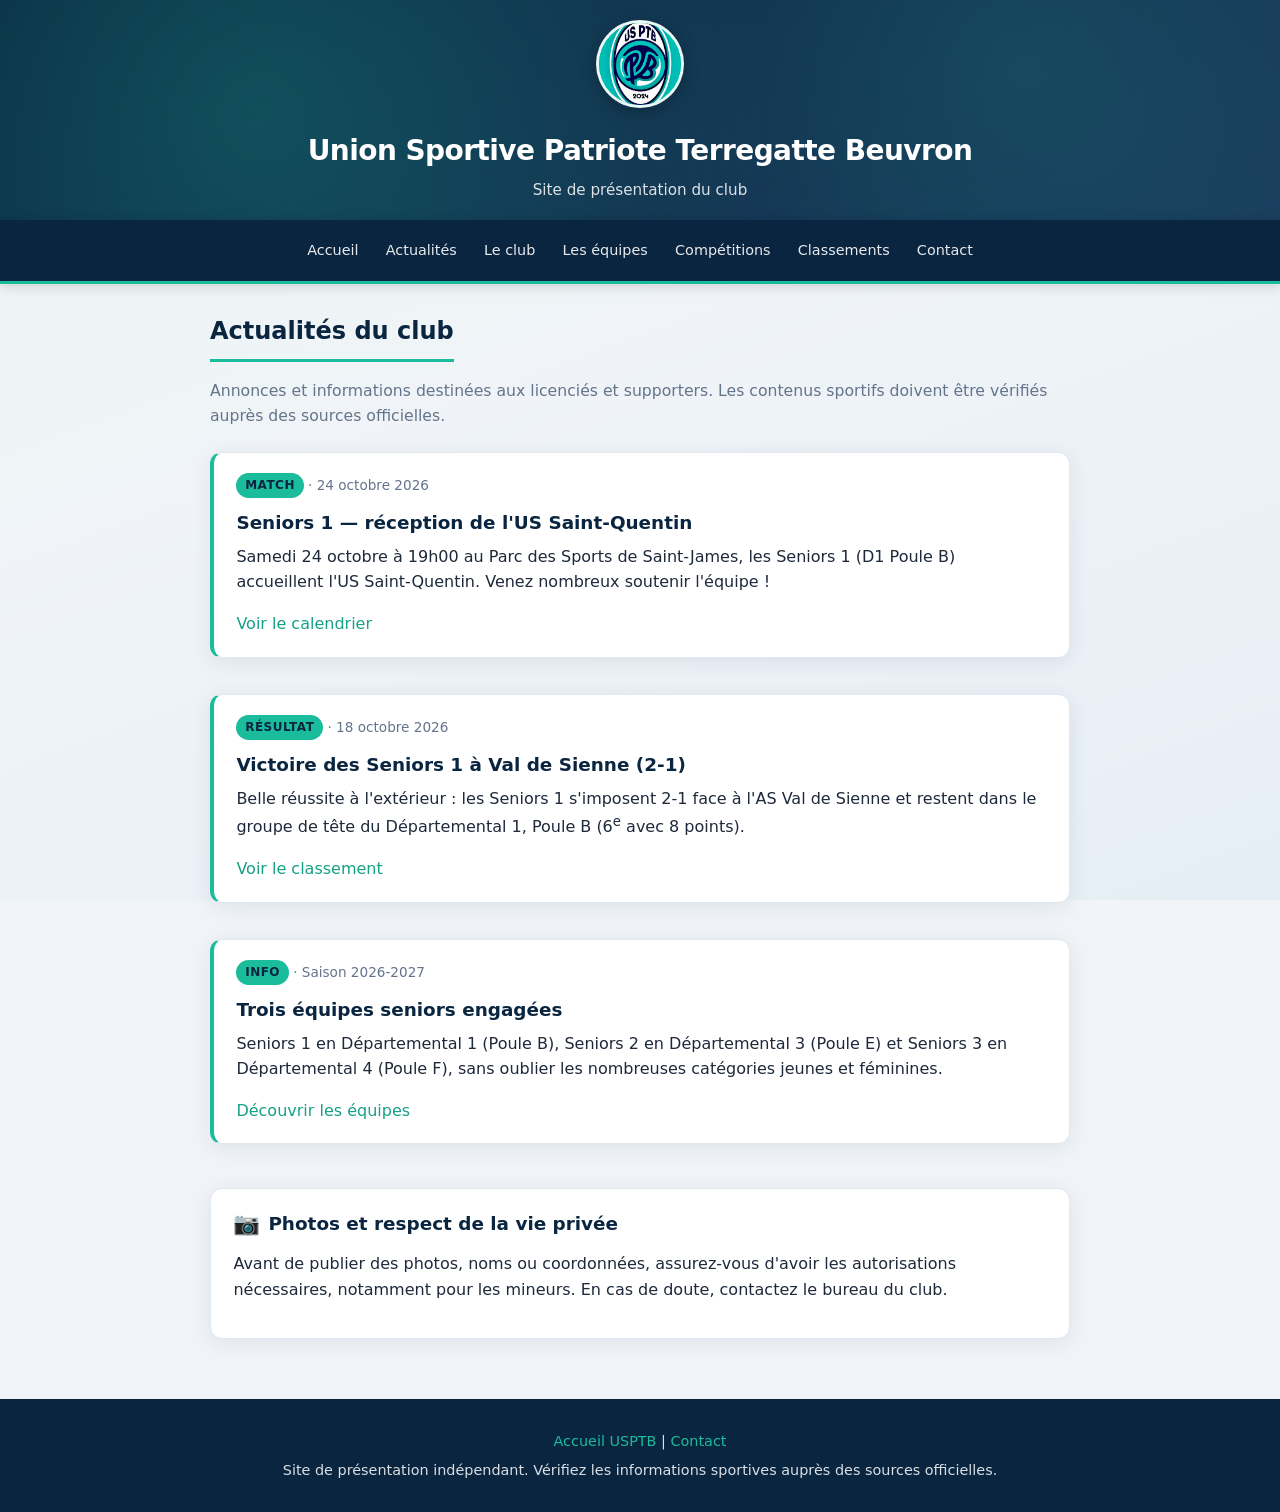
==== commit 5ebcc61d: "Add files via upload" ====
--- a/actualites.html
+++ b/actualites.html
@@ -32,8 +32,7 @@
       <article class="news-card">
         <p class="meta"><span class="badge">Match</span> · 24 octobre 2026</p>
         <h3>Seniors 1 — réception de l'US Saint-Quentin</h3>
-        <img src="img/match-football.jpg" alt="Illustration match" width="1200" height="701" style="width:100%;max-height:200px;object-fit:cover;border-radius:8px;margin:0.5rem 0 0.75rem">
-        <p>Samedi 24 octobre à 19h00 au Parc des Sports de Saint-James, les Seniors 1 (D1 Poule B) accueillent l'US Saint-Quentin. Venez nombreux soutenir l'équipe&nbsp;!</p>
+<p>Samedi 24 octobre à 19h00 au Parc des Sports de Saint-James, les Seniors 1 (D1 Poule B) accueillent l'US Saint-Quentin. Venez nombreux soutenir l'équipe&nbsp;!</p>
         <p><a href="competitions.html">Voir le calendrier</a></p>
       </article>
 
--- a/styles.css
+++ b/styles.css
@@ -732,3 +732,6 @@
   color: var(--text-muted);
   margin: 0.35rem 0 1rem;
 }
+
+/* discipline */
+#discipline .info-label { min-width: 9rem; }
